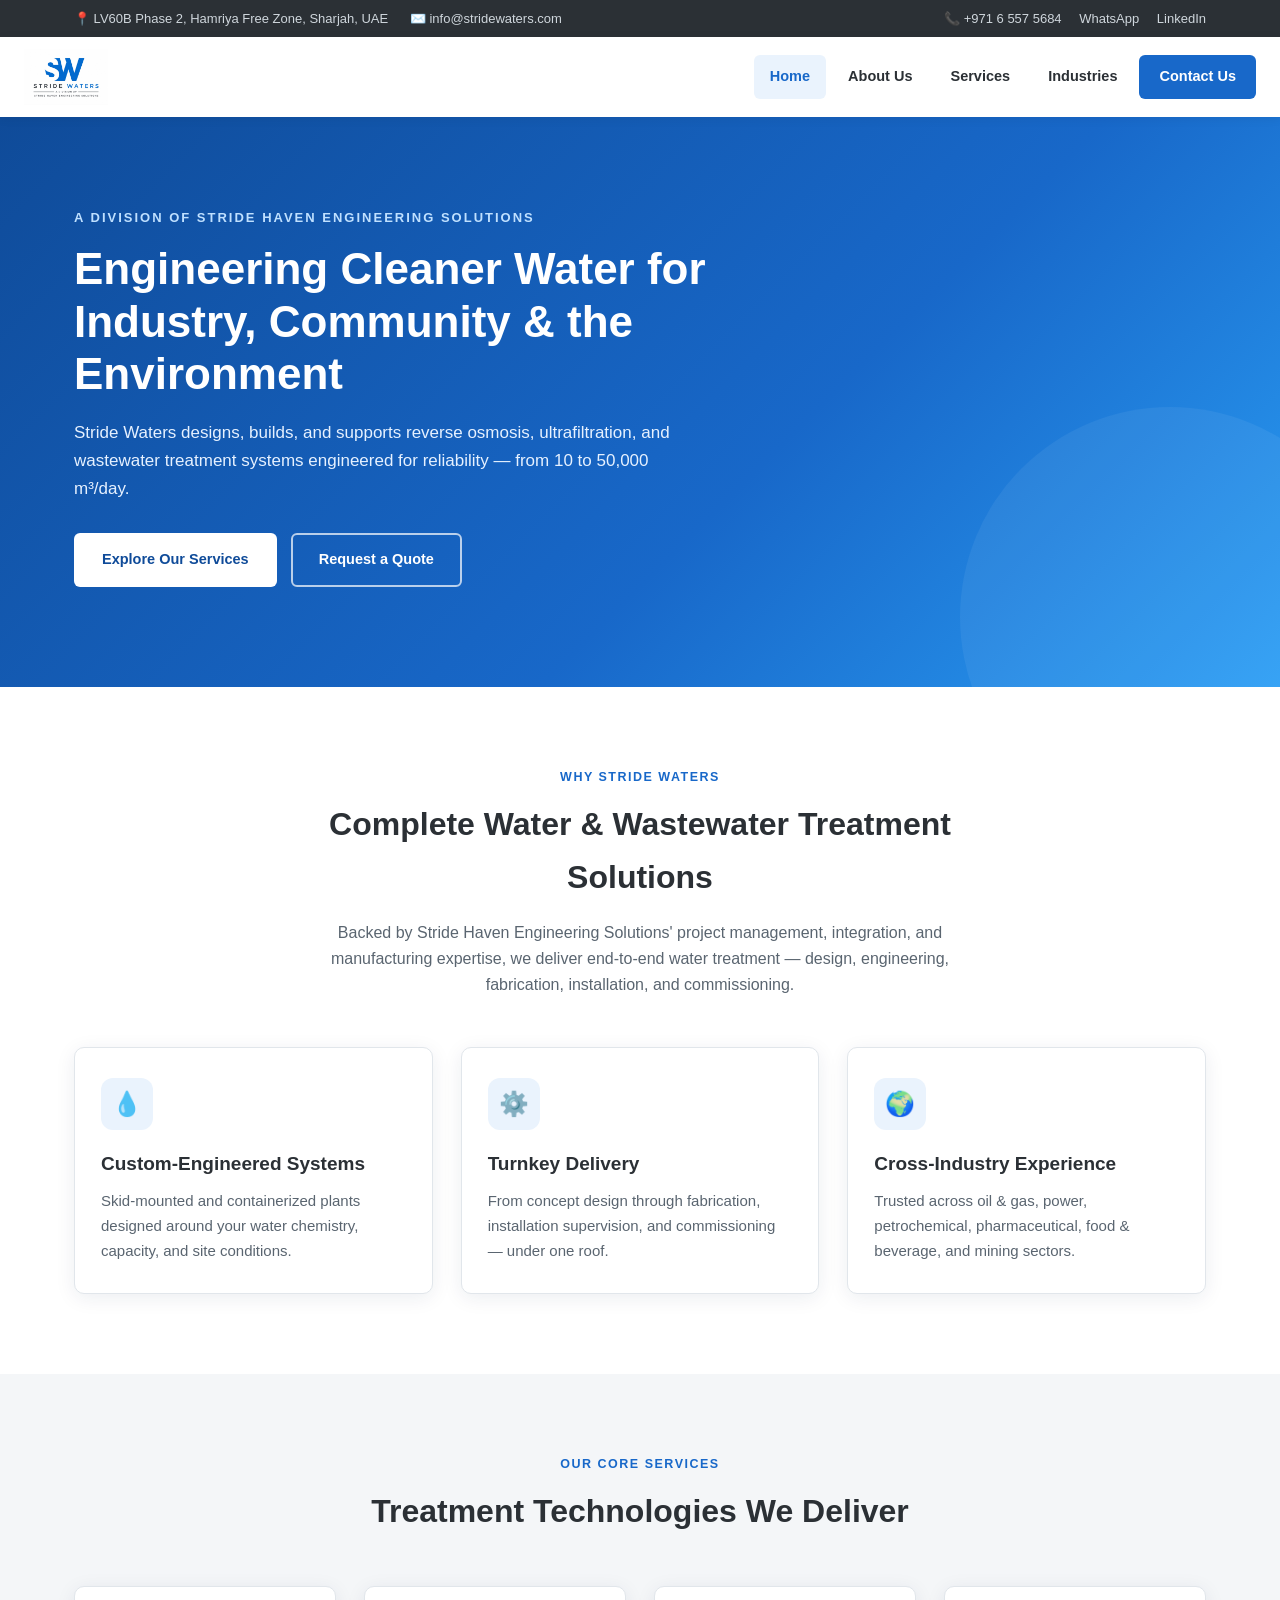
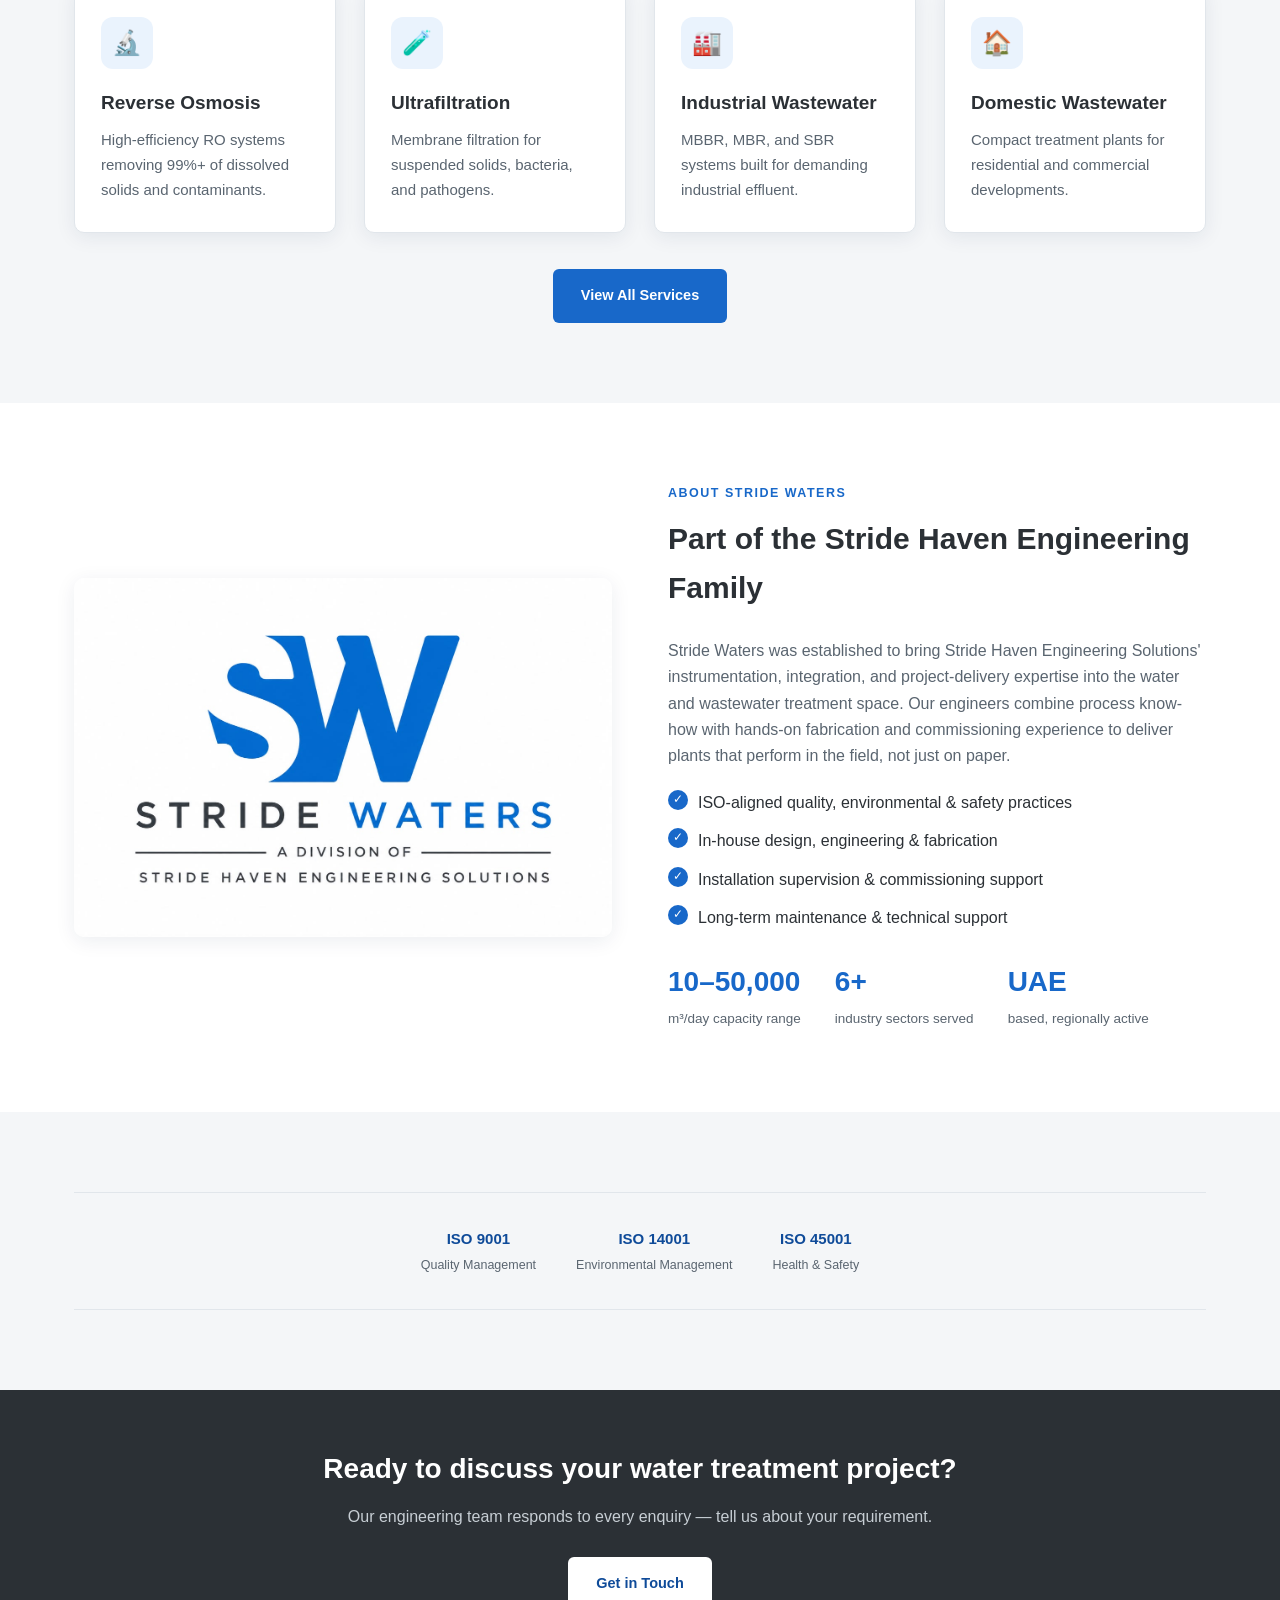
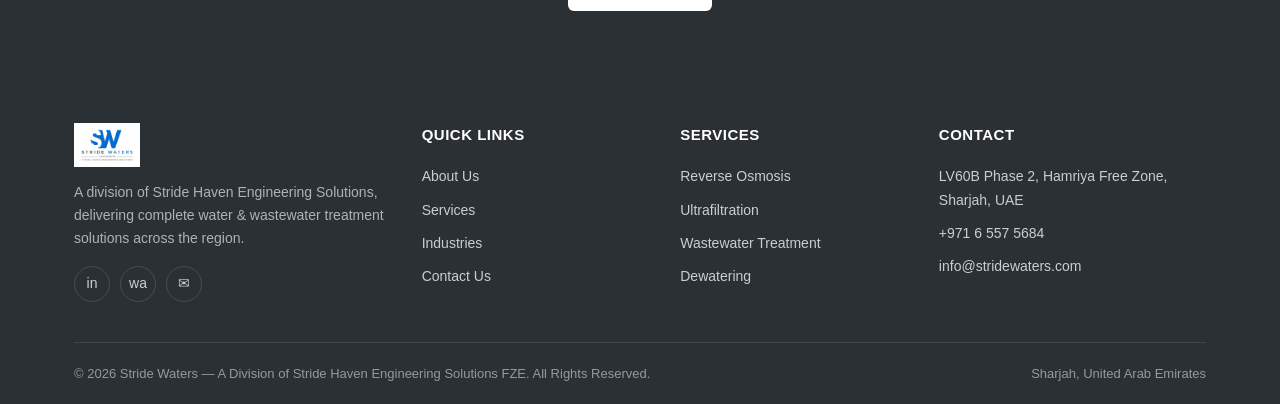
==== index.html @ 17b9a394 "Add files via upload" ====
<!DOCTYPE html>
<html lang="en">
<head>
<meta charset="UTF-8">
<meta name="viewport" content="width=device-width, initial-scale=1.0">
<title>Stride Waters | Water &amp; Wastewater Treatment Solutions</title>
<meta name="description" content="Stride Waters, a division of Stride Haven Engineering Solutions, delivers reverse osmosis, ultrafiltration, and industrial wastewater treatment solutions across the UAE and beyond.">
<link rel="icon" href="assets/logo.jpeg">
<link rel="stylesheet" href="styles.css">
</head>
<body>

<div class="topbar">
  <div class="container">
    <div class="topbar-links">
      <span>📍 LV60B Phase 2, Hamriya Free Zone, Sharjah, UAE</span>
      <span>✉️ <a href="mailto:info@stridewaters.com">info@stridewaters.com</a></span>
    </div>
    <div class="topbar-social">
      <a href="tel:+97165575684">📞 +971 6 557 5684</a>
      <a href="https://wa.me/971502446652" target="_blank" rel="noopener">WhatsApp</a>
      <a href="https://www.linkedin.com/company/stride-haven-engineering-solutions/" target="_blank" rel="noopener">LinkedIn</a>
    </div>
  </div>
</div>

<header class="site-header">
  <div class="nav-wrap">
    <a href="index.html" class="brand">
      <img src="assets/logo.jpeg" alt="Stride Waters logo">
    </a>
    <nav class="main-nav">
      <ul>
        <li><a href="index.html" class="active">Home</a></li>
        <li><a href="about.html">About Us</a></li>
        <li><a href="services.html">Services</a></li>
        <li><a href="industries.html">Industries</a></li>
        <li><a href="contact.html" class="nav-cta">Contact Us</a></li>
      </ul>
    </nav>
  </div>
</header>

<section class="hero">
  <div class="container">
    <div class="hero-eyebrow">A Division of Stride Haven Engineering Solutions</div>
    <h1>Engineering Cleaner Water for Industry, Community &amp; the Environment</h1>
    <p>Stride Waters designs, builds, and supports reverse osmosis, ultrafiltration, and wastewater treatment systems engineered for reliability — from 10 to 50,000 m³/day.</p>
    <div class="hero-buttons">
      <a href="services.html" class="btn btn-primary">Explore Our Services</a>
      <a href="contact.html" class="btn btn-outline">Request a Quote</a>
    </div>
  </div>
</section>

<section>
  <div class="container">
    <div class="section-head">
      <div class="section-eyebrow">Why Stride Waters</div>
      <h2>Complete Water &amp; Wastewater Treatment Solutions</h2>
      <p>Backed by Stride Haven Engineering Solutions' project management, integration, and manufacturing expertise, we deliver end-to-end water treatment — design, engineering, fabrication, installation, and commissioning.</p>
    </div>
    <div class="grid grid-3">
      <div class="card">
        <div class="icon">💧</div>
        <h3>Custom-Engineered Systems</h3>
        <p>Skid-mounted and containerized plants designed around your water chemistry, capacity, and site conditions.</p>
      </div>
      <div class="card">
        <div class="icon">⚙️</div>
        <h3>Turnkey Delivery</h3>
        <p>From concept design through fabrication, installation supervision, and commissioning — under one roof.</p>
      </div>
      <div class="card">
        <div class="icon">🌍</div>
        <h3>Cross-Industry Experience</h3>
        <p>Trusted across oil &amp; gas, power, petrochemical, pharmaceutical, food &amp; beverage, and mining sectors.</p>
      </div>
    </div>
  </div>
</section>

<section class="section-alt">
  <div class="container">
    <div class="section-head">
      <div class="section-eyebrow">Our Core Services</div>
      <h2>Treatment Technologies We Deliver</h2>
    </div>
    <div class="grid grid-4">
      <div class="card">
        <div class="icon">🔬</div>
        <h3>Reverse Osmosis</h3>
        <p>High-efficiency RO systems removing 99%+ of dissolved solids and contaminants.</p>
      </div>
      <div class="card">
        <div class="icon">🧪</div>
        <h3>Ultrafiltration</h3>
        <p>Membrane filtration for suspended solids, bacteria, and pathogens.</p>
      </div>
      <div class="card">
        <div class="icon">🏭</div>
        <h3>Industrial Wastewater</h3>
        <p>MBBR, MBR, and SBR systems built for demanding industrial effluent.</p>
      </div>
      <div class="card">
        <div class="icon">🏠</div>
        <h3>Domestic Wastewater</h3>
        <p>Compact treatment plants for residential and commercial developments.</p>
      </div>
    </div>
    <div style="text-align:center; margin-top: 36px;">
      <a href="services.html" class="btn btn-solid">View All Services</a>
    </div>
  </div>
</section>

<section>
  <div class="container split">
    <div>
      <img src="assets/logo.jpeg" alt="Stride Waters">
    </div>
    <div>
      <div class="section-eyebrow">About Stride Waters</div>
      <h2>Part of the Stride Haven Engineering Family</h2>
      <p>Stride Waters was established to bring Stride Haven Engineering Solutions' instrumentation, integration, and project-delivery expertise into the water and wastewater treatment space. Our engineers combine process know-how with hands-on fabrication and commissioning experience to deliver plants that perform in the field, not just on paper.</p>
      <ul class="check-list">
        <li>ISO-aligned quality, environmental &amp; safety practices</li>
        <li>In-house design, engineering &amp; fabrication</li>
        <li>Installation supervision &amp; commissioning support</li>
        <li>Long-term maintenance &amp; technical support</li>
      </ul>
      <div class="stat-row">
        <div class="stat"><strong>10–50,000</strong><span>m³/day capacity range</span></div>
        <div class="stat"><strong>6+</strong><span>industry sectors served</span></div>
        <div class="stat"><strong>UAE</strong><span>based, regionally active</span></div>
      </div>
    </div>
  </div>
</section>

<section class="section-alt">
  <div class="container">
    <div class="cert-strip">
      <div class="cert">ISO 9001<span>Quality Management</span></div>
      <div class="cert">ISO 14001<span>Environmental Management</span></div>
      <div class="cert">ISO 45001<span>Health &amp; Safety</span></div>
    </div>
  </div>
</section>

<section class="cta-band">
  <div class="container">
    <h2>Ready to discuss your water treatment project?</h2>
    <p>Our engineering team responds to every enquiry — tell us about your requirement.</p>
    <a href="contact.html" class="btn btn-primary">Get in Touch</a>
  </div>
</section>

<footer class="site-footer">
  <div class="container">
    <div class="footer-grid">
      <div class="brand-block">
        <img src="assets/logo.jpeg" alt="Stride Waters">
        <p>A division of Stride Haven Engineering Solutions, delivering complete water &amp; wastewater treatment solutions across the region.</p>
        <div class="footer-social">
          <a href="https://www.linkedin.com/company/stride-haven-engineering-solutions/" target="_blank" rel="noopener">in</a>
          <a href="https://wa.me/971502446652" target="_blank" rel="noopener">wa</a>
          <a href="mailto:info@stridewaters.com">✉</a>
        </div>
      </div>
      <div>
        <h4>Quick Links</h4>
        <ul>
          <li><a href="about.html">About Us</a></li>
          <li><a href="services.html">Services</a></li>
          <li><a href="industries.html">Industries</a></li>
          <li><a href="contact.html">Contact Us</a></li>
        </ul>
      </div>
      <div>
        <h4>Services</h4>
        <ul>
          <li><a href="services.html">Reverse Osmosis</a></li>
          <li><a href="services.html">Ultrafiltration</a></li>
          <li><a href="services.html">Wastewater Treatment</a></li>
          <li><a href="services.html">Dewatering</a></li>
        </ul>
      </div>
      <div>
        <h4>Contact</h4>
        <ul>
          <li>LV60B Phase 2, Hamriya Free Zone, Sharjah, UAE</li>
          <li><a href="tel:+97165575684">+971 6 557 5684</a></li>
          <li><a href="mailto:info@stridewaters.com">info@stridewaters.com</a></li>
        </ul>
      </div>
    </div>
    <div class="footer-bottom">
      <span>© 2026 Stride Waters — A Division of Stride Haven Engineering Solutions FZE. All Rights Reserved.</span>
      <span>Sharjah, United Arab Emirates</span>
    </div>
  </div>
</footer>

</body>
</html>
---- styles.css ----
/* Stride Waters — shared stylesheet */

:root {
  --sw-blue: #1868c9;
  --sw-blue-dark: #0f4b99;
  --sw-blue-light: #eaf3fd;
  --sw-charcoal: #2b3035;
  --sw-gray: #5a6570;
  --sw-gray-light: #f4f6f8;
  --sw-border: #e1e6eb;
  --sw-white: #ffffff;
  --sw-shadow: 0 4px 20px rgba(15, 40, 80, 0.08);
  --sw-radius: 10px;
  --font: 'Segoe UI', 'Helvetica Neue', Arial, sans-serif;
}

* { box-sizing: border-box; }

html { scroll-behavior: smooth; }

body {
  margin: 0;
  font-family: var(--font);
  color: var(--sw-charcoal);
  line-height: 1.65;
  background: var(--sw-white);
}

img { max-width: 100%; display: block; }

a { text-decoration: none; color: inherit; }

.container {
  max-width: 1180px;
  margin: 0 auto;
  padding: 0 24px;
}

/* ---------- Top bar ---------- */
.topbar {
  background: var(--sw-charcoal);
  color: #cfd6dc;
  font-size: 13px;
}
.topbar .container {
  display: flex;
  justify-content: space-between;
  align-items: center;
  padding-top: 8px;
  padding-bottom: 8px;
  flex-wrap: wrap;
  gap: 6px;
}
.topbar a { color: #cfd6dc; }
.topbar a:hover { color: var(--sw-white); }
.topbar .topbar-links span { margin-right: 18px; }
.topbar .topbar-social a { margin-left: 14px; }

/* ---------- Header / Nav ---------- */
header.site-header {
  background: var(--sw-white);
  box-shadow: 0 2px 10px rgba(0,0,0,0.06);
  position: sticky;
  top: 0;
  z-index: 100;
}
.nav-wrap {
  display: flex;
  align-items: center;
  justify-content: space-between;
  padding: 12px 24px;
}
.brand {
  display: flex;
  align-items: center;
  gap: 12px;
}
.brand img { height: 56px; width: auto; }
nav.main-nav ul {
  list-style: none;
  display: flex;
  gap: 6px;
  margin: 0;
  padding: 0;
}
nav.main-nav a {
  display: block;
  padding: 10px 16px;
  font-weight: 600;
  font-size: 14.5px;
  color: var(--sw-charcoal);
  border-radius: 6px;
  transition: all .2s ease;
}
nav.main-nav a:hover,
nav.main-nav a.active {
  color: var(--sw-blue);
  background: var(--sw-blue-light);
}
.nav-cta {
  background: var(--sw-blue);
  color: var(--sw-white) !important;
  padding: 10px 20px !important;
  border-radius: 6px;
}
.nav-cta:hover {
  background: var(--sw-blue-dark);
  color: var(--sw-white) !important;
}
.nav-toggle { display: none; }

/* ---------- Hero ---------- */
.hero {
  background: linear-gradient(135deg, var(--sw-blue-dark), var(--sw-blue) 60%, #2a9df4);
  color: var(--sw-white);
  padding: 90px 0 100px;
  position: relative;
  overflow: hidden;
}
.hero::after {
  content: "";
  position: absolute;
  right: -100px;
  bottom: -140px;
  width: 420px;
  height: 420px;
  border-radius: 50%;
  background: rgba(255,255,255,0.06);
}
.hero .container { position: relative; z-index: 2; }
.hero-eyebrow {
  text-transform: uppercase;
  letter-spacing: 2px;
  font-size: 13px;
  font-weight: 700;
  color: #bfe0ff;
  margin-bottom: 14px;
}
.hero h1 {
  font-size: 44px;
  line-height: 1.2;
  margin: 0 0 18px;
  max-width: 720px;
}
.hero p {
  font-size: 17px;
  max-width: 620px;
  color: #e6f1ff;
  margin-bottom: 30px;
}
.hero-buttons { display: flex; gap: 14px; flex-wrap: wrap; }

.btn {
  display: inline-block;
  padding: 13px 26px;
  border-radius: 6px;
  font-weight: 700;
  font-size: 14.5px;
  cursor: pointer;
  border: 2px solid transparent;
  transition: all .2s ease;
}
.btn-primary {
  background: var(--sw-white);
  color: var(--sw-blue-dark);
}
.btn-primary:hover { background: #dfeeff; }
.btn-outline {
  border-color: rgba(255,255,255,0.7);
  color: var(--sw-white);
}
.btn-outline:hover { background: rgba(255,255,255,0.12); }
.btn-solid {
  background: var(--sw-blue);
  color: var(--sw-white);
}
.btn-solid:hover { background: var(--sw-blue-dark); }

/* Page header (non-home hero, smaller) */
.page-header {
  background: linear-gradient(135deg, var(--sw-blue-dark), var(--sw-blue));
  color: var(--sw-white);
  padding: 58px 0;
  text-align: center;
}
.page-header h1 { margin: 0 0 10px; font-size: 34px; }
.page-header .breadcrumb { font-size: 14px; color: #cfe6ff; }
.page-header .breadcrumb a { color: var(--sw-white); font-weight: 600; }

/* ---------- Sections ---------- */
section { padding: 80px 0; }
.section-alt { background: var(--sw-gray-light); }
.section-head { max-width: 680px; margin: 0 auto 48px; text-align: center; }
.section-eyebrow {
  text-transform: uppercase;
  letter-spacing: 1.5px;
  font-size: 12.5px;
  font-weight: 700;
  color: var(--sw-blue);
  margin-bottom: 10px;
}
.section-head h2 { font-size: 32px; margin: 0 0 14px; }
.section-head p { color: var(--sw-gray); font-size: 16px; }

/* Grids */
.grid {
  display: grid;
  gap: 28px;
}
.grid-3 { grid-template-columns: repeat(3, 1fr); }
.grid-4 { grid-template-columns: repeat(4, 1fr); }
.grid-2 { grid-template-columns: repeat(2, 1fr); }

/* Cards */
.card {
  background: var(--sw-white);
  border: 1px solid var(--sw-border);
  border-radius: var(--sw-radius);
  padding: 30px 26px;
  box-shadow: var(--sw-shadow);
  transition: transform .2s ease, box-shadow .2s ease;
}
.card:hover { transform: translateY(-4px); box-shadow: 0 10px 30px rgba(15,40,80,0.14); }
.card .icon {
  width: 52px;
  height: 52px;
  border-radius: 12px;
  background: var(--sw-blue-light);
  color: var(--sw-blue);
  display: flex;
  align-items: center;
  justify-content: center;
  font-size: 24px;
  margin-bottom: 18px;
}
.card h3 { margin: 0 0 10px; font-size: 19px; }
.card p { margin: 0; color: var(--sw-gray); font-size: 15px; }

/* About split */
.split {
  display: grid;
  grid-template-columns: 1fr 1fr;
  gap: 56px;
  align-items: center;
}
.split img { border-radius: var(--sw-radius); box-shadow: var(--sw-shadow); }
.split h2 { font-size: 30px; margin-top: 0; }
.split p { color: var(--sw-gray); }
.stat-row { display: flex; gap: 34px; margin-top: 28px; flex-wrap: wrap; }
.stat-row .stat strong { display: block; font-size: 28px; color: var(--sw-blue); }
.stat-row .stat span { font-size: 13.5px; color: var(--sw-gray); }

/* Value / feature list with check icons */
.check-list { list-style: none; padding: 0; margin: 20px 0; }
.check-list li {
  padding-left: 30px;
  position: relative;
  margin-bottom: 12px;
  color: var(--sw-charcoal);
}
.check-list li::before {
  content: "✓";
  position: absolute;
  left: 0;
  top: 0;
  width: 20px;
  height: 20px;
  background: var(--sw-blue);
  color: var(--sw-white);
  border-radius: 50%;
  font-size: 12px;
  display: flex;
  align-items: center;
  justify-content: center;
}

/* Certifications strip */
.cert-strip {
  display: flex;
  justify-content: center;
  gap: 40px;
  flex-wrap: wrap;
  padding: 34px 0;
  border-top: 1px solid var(--sw-border);
  border-bottom: 1px solid var(--sw-border);
}
.cert-strip .cert {
  text-align: center;
  font-weight: 700;
  color: var(--sw-blue-dark);
  font-size: 15px;
}
.cert-strip .cert span {
  display: block;
  font-weight: 400;
  color: var(--sw-gray);
  font-size: 12.5px;
  margin-top: 3px;
}

/* Industries chips */
.industry-grid {
  display: grid;
  grid-template-columns: repeat(3, 1fr);
  gap: 22px;
}
.industry-card {
  background: var(--sw-white);
  border: 1px solid var(--sw-border);
  border-radius: var(--sw-radius);
  padding: 26px 22px;
  text-align: center;
  box-shadow: var(--sw-shadow);
}
.industry-card .icon { font-size: 32px; margin-bottom: 12px; }
.industry-card h3 { font-size: 16px; margin: 0 0 8px; }
.industry-card p { font-size: 13.5px; color: var(--sw-gray); margin: 0; }

/* CTA band */
.cta-band {
  background: var(--sw-charcoal);
  color: var(--sw-white);
  padding: 56px 0;
  text-align: center;
}
.cta-band h2 { margin: 0 0 12px; font-size: 28px; }
.cta-band p { color: #c7ced4; margin: 0 0 26px; }

/* Service detail rows (services.html) */
.service-detail {
  display: grid;
  grid-template-columns: 90px 1fr;
  gap: 26px;
  padding: 30px 0;
  border-bottom: 1px solid var(--sw-border);
}
.service-detail:last-child { border-bottom: none; }
.service-detail .num {
  font-size: 34px;
  font-weight: 800;
  color: var(--sw-blue-light);
  -webkit-text-stroke: 1.5px var(--sw-blue);
}
.service-detail h3 { margin: 0 0 8px; font-size: 20px; }
.service-detail p { margin: 0; color: var(--sw-gray); }

/* ---------- Contact page ---------- */
.contact-grid {
  display: grid;
  grid-template-columns: 1fr 1.3fr;
  gap: 46px;
}
.contact-info-card {
  background: var(--sw-white);
  border: 1px solid var(--sw-border);
  border-radius: var(--sw-radius);
  padding: 26px;
  box-shadow: var(--sw-shadow);
  margin-bottom: 20px;
}
.contact-info-card h4 {
  margin: 0 0 8px;
  color: var(--sw-blue-dark);
  font-size: 15px;
  text-transform: uppercase;
  letter-spacing: .5px;
}
.contact-info-card p { margin: 0; color: var(--sw-gray); }
.contact-info-card a { color: var(--sw-blue); font-weight: 600; }

form.contact-form {
  background: var(--sw-white);
  border: 1px solid var(--sw-border);
  border-radius: var(--sw-radius);
  padding: 32px;
  box-shadow: var(--sw-shadow);
}
.form-row { display: grid; grid-template-columns: 1fr 1fr; gap: 18px; margin-bottom: 18px; }
.form-row.full { grid-template-columns: 1fr; }
label { display: block; font-size: 13.5px; font-weight: 600; margin-bottom: 6px; color: var(--sw-charcoal); }
input, textarea, select {
  width: 100%;
  padding: 12px 14px;
  border: 1px solid var(--sw-border);
  border-radius: 6px;
  font-family: var(--font);
  font-size: 14.5px;
  color: var(--sw-charcoal);
}
input:focus, textarea:focus, select:focus {
  outline: none;
  border-color: var(--sw-blue);
  box-shadow: 0 0 0 3px var(--sw-blue-light);
}
textarea { resize: vertical; min-height: 120px; }
.map-embed { border-radius: var(--sw-radius); overflow: hidden; box-shadow: var(--sw-shadow); margin-top: 40px; }
.map-embed iframe { width: 100%; height: 340px; border: 0; display: block; }

/* ---------- Footer ---------- */
footer.site-footer {
  background: var(--sw-charcoal);
  color: #c7ced4;
  padding: 56px 0 0;
}
.footer-grid {
  display: grid;
  grid-template-columns: 1.4fr 1fr 1fr 1.2fr;
  gap: 36px;
  padding-bottom: 40px;
}
.footer-grid h4 {
  color: var(--sw-white);
  font-size: 15px;
  margin: 0 0 18px;
  text-transform: uppercase;
  letter-spacing: .5px;
}
.footer-grid .brand-block img { height: 44px; margin-bottom: 14px; }
.footer-grid p { font-size: 14px; color: #aab3ba; }
.footer-grid ul { list-style: none; padding: 0; margin: 0; }
.footer-grid ul li { margin-bottom: 10px; font-size: 14px; }
.footer-grid ul a:hover { color: var(--sw-white); }
.footer-social { display: flex; gap: 10px; margin-top: 16px; }
.footer-social a {
  width: 36px; height: 36px;
  border: 1px solid #454e56;
  border-radius: 50%;
  display: flex; align-items: center; justify-content: center;
  font-size: 14px;
}
.footer-social a:hover { background: var(--sw-blue); border-color: var(--sw-blue); }
.footer-bottom {
  border-top: 1px solid #3d454c;
  padding: 20px 0;
  font-size: 13px;
  display: flex;
  justify-content: space-between;
  flex-wrap: wrap;
  gap: 8px;
  color: #929aa1;
}

/* ---------- Responsive ---------- */
@media (max-width: 960px) {
  .split, .contact-grid, .footer-grid { grid-template-columns: 1fr; }
  .grid-3, .grid-4, .industry-grid { grid-template-columns: repeat(2, 1fr); }
  .form-row { grid-template-columns: 1fr; }
  nav.main-nav { display: none; }
  .hero h1 { font-size: 32px; }
}
@media (max-width: 600px) {
  .grid-3, .grid-4, .industry-grid { grid-template-columns: 1fr; }
  .cert-strip { gap: 22px; }
  .service-detail { grid-template-columns: 1fr; }
}
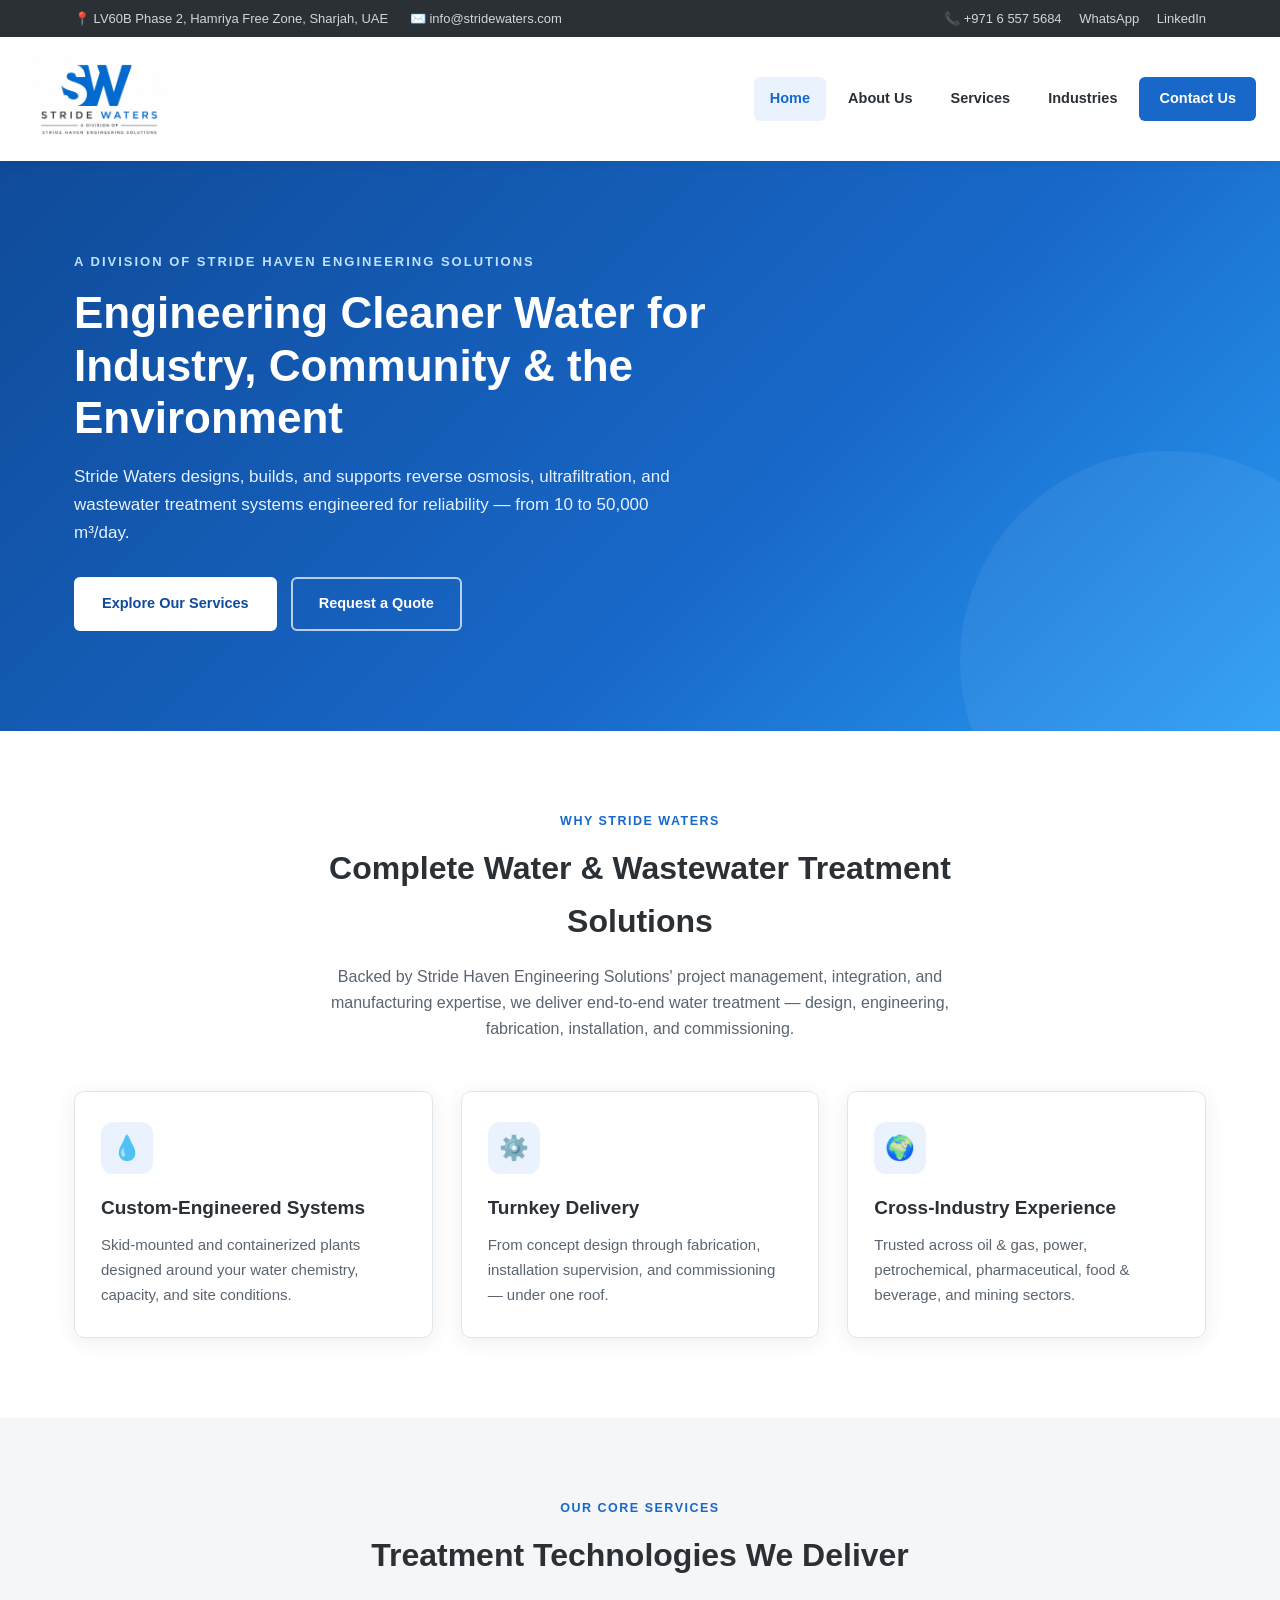
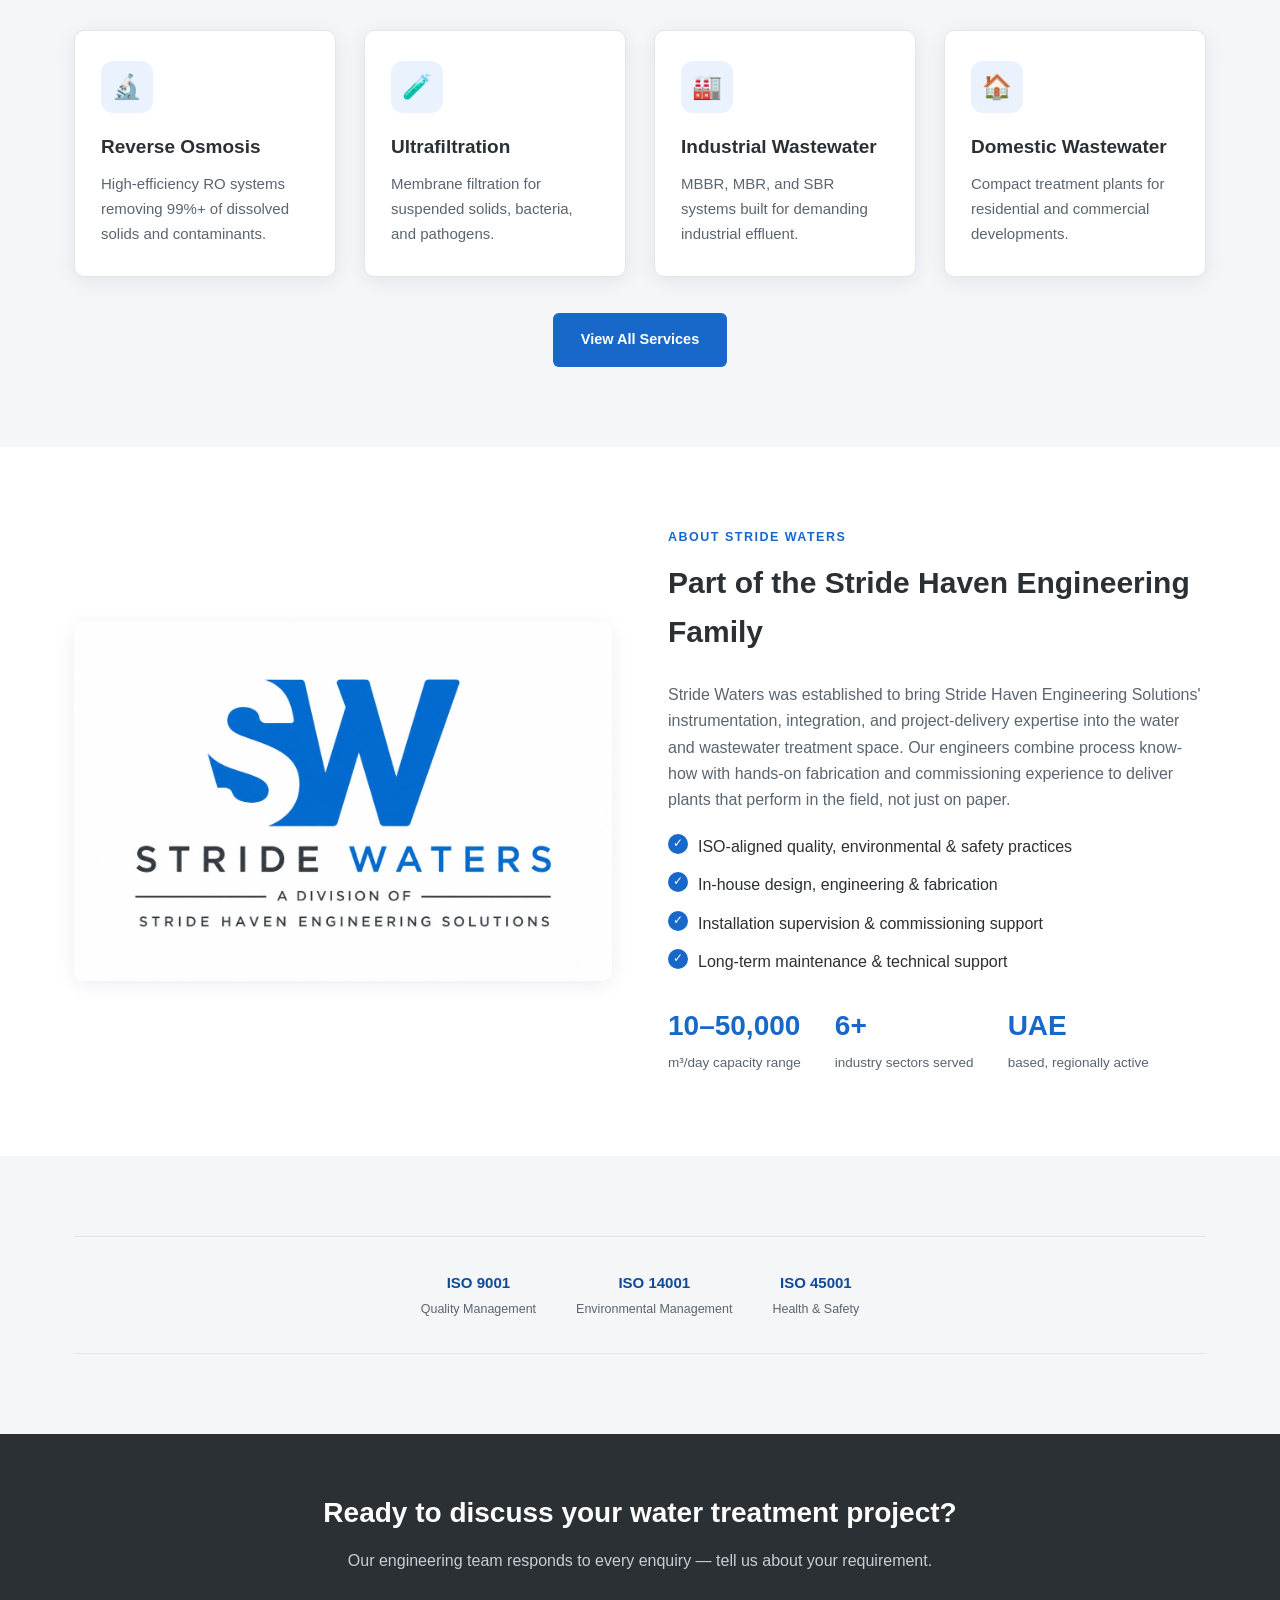
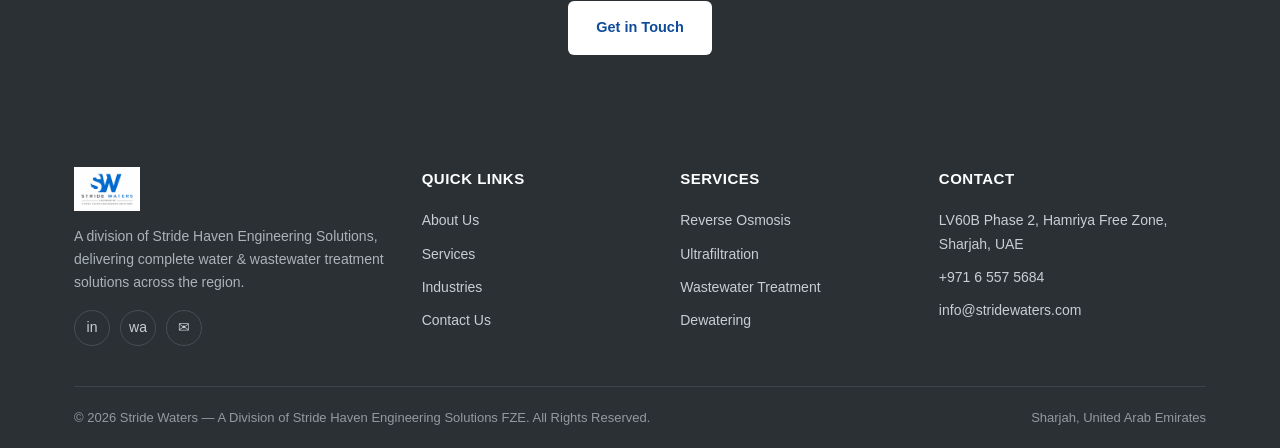
==== commit 63e52b35: "Update index.html" ====
--- a/index.html
+++ b/index.html
@@ -5,7 +5,7 @@
 <meta name="viewport" content="width=device-width, initial-scale=1.0">
 <title>Stride Waters | Water &amp; Wastewater Treatment Solutions</title>
 <meta name="description" content="Stride Waters, a division of Stride Haven Engineering Solutions, delivers reverse osmosis, ultrafiltration, and industrial wastewater treatment solutions across the UAE and beyond.">
-<link rel="icon" href="assets/logo.jpeg">
+<link rel="icon" href="assets/logo2.jpeg">
 <link rel="stylesheet" href="styles.css">
 </head>
 <body>
--- a/styles.css
+++ b/styles.css
@@ -75,7 +75,7 @@
   align-items: center;
   gap: 12px;
 }
-.brand img { height: 56px; width: auto; }
+.brand img { height: 100px; width: auto; }
 nav.main-nav ul {
   list-style: none;
   display: flex;
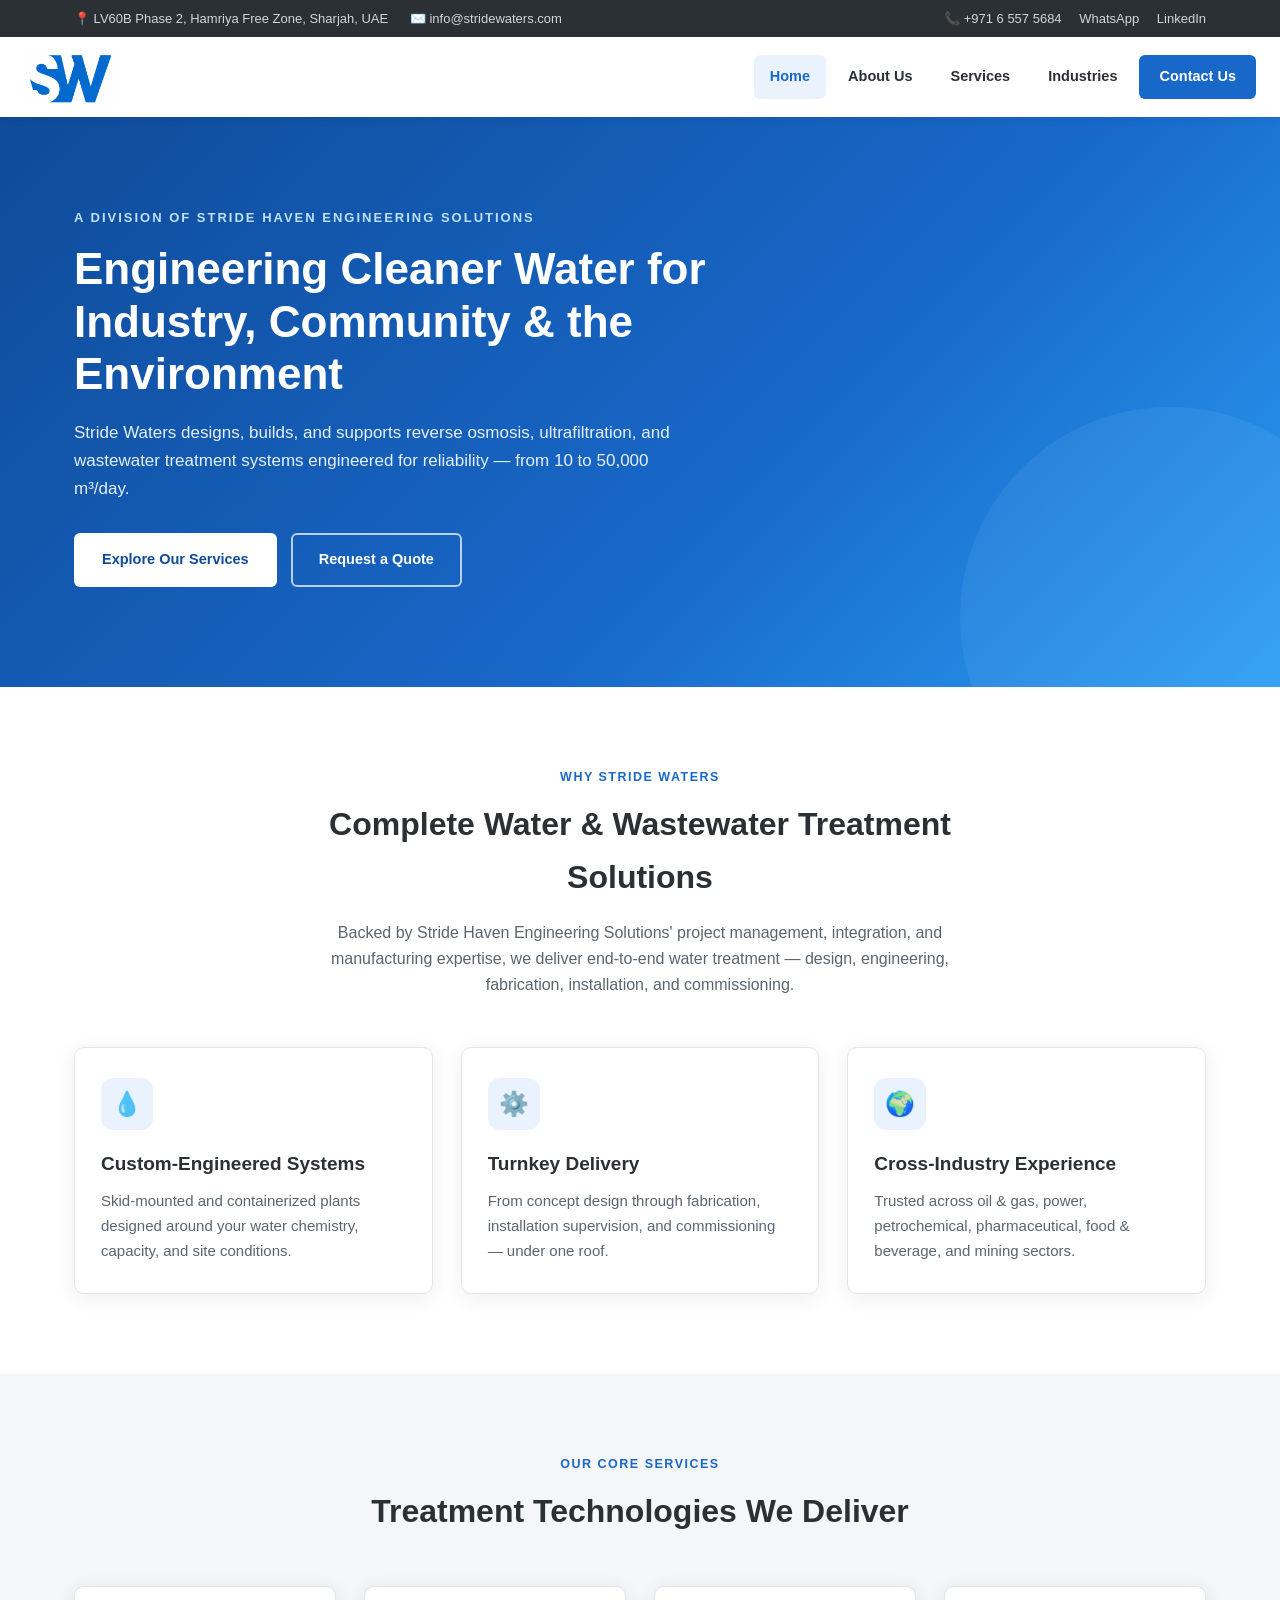
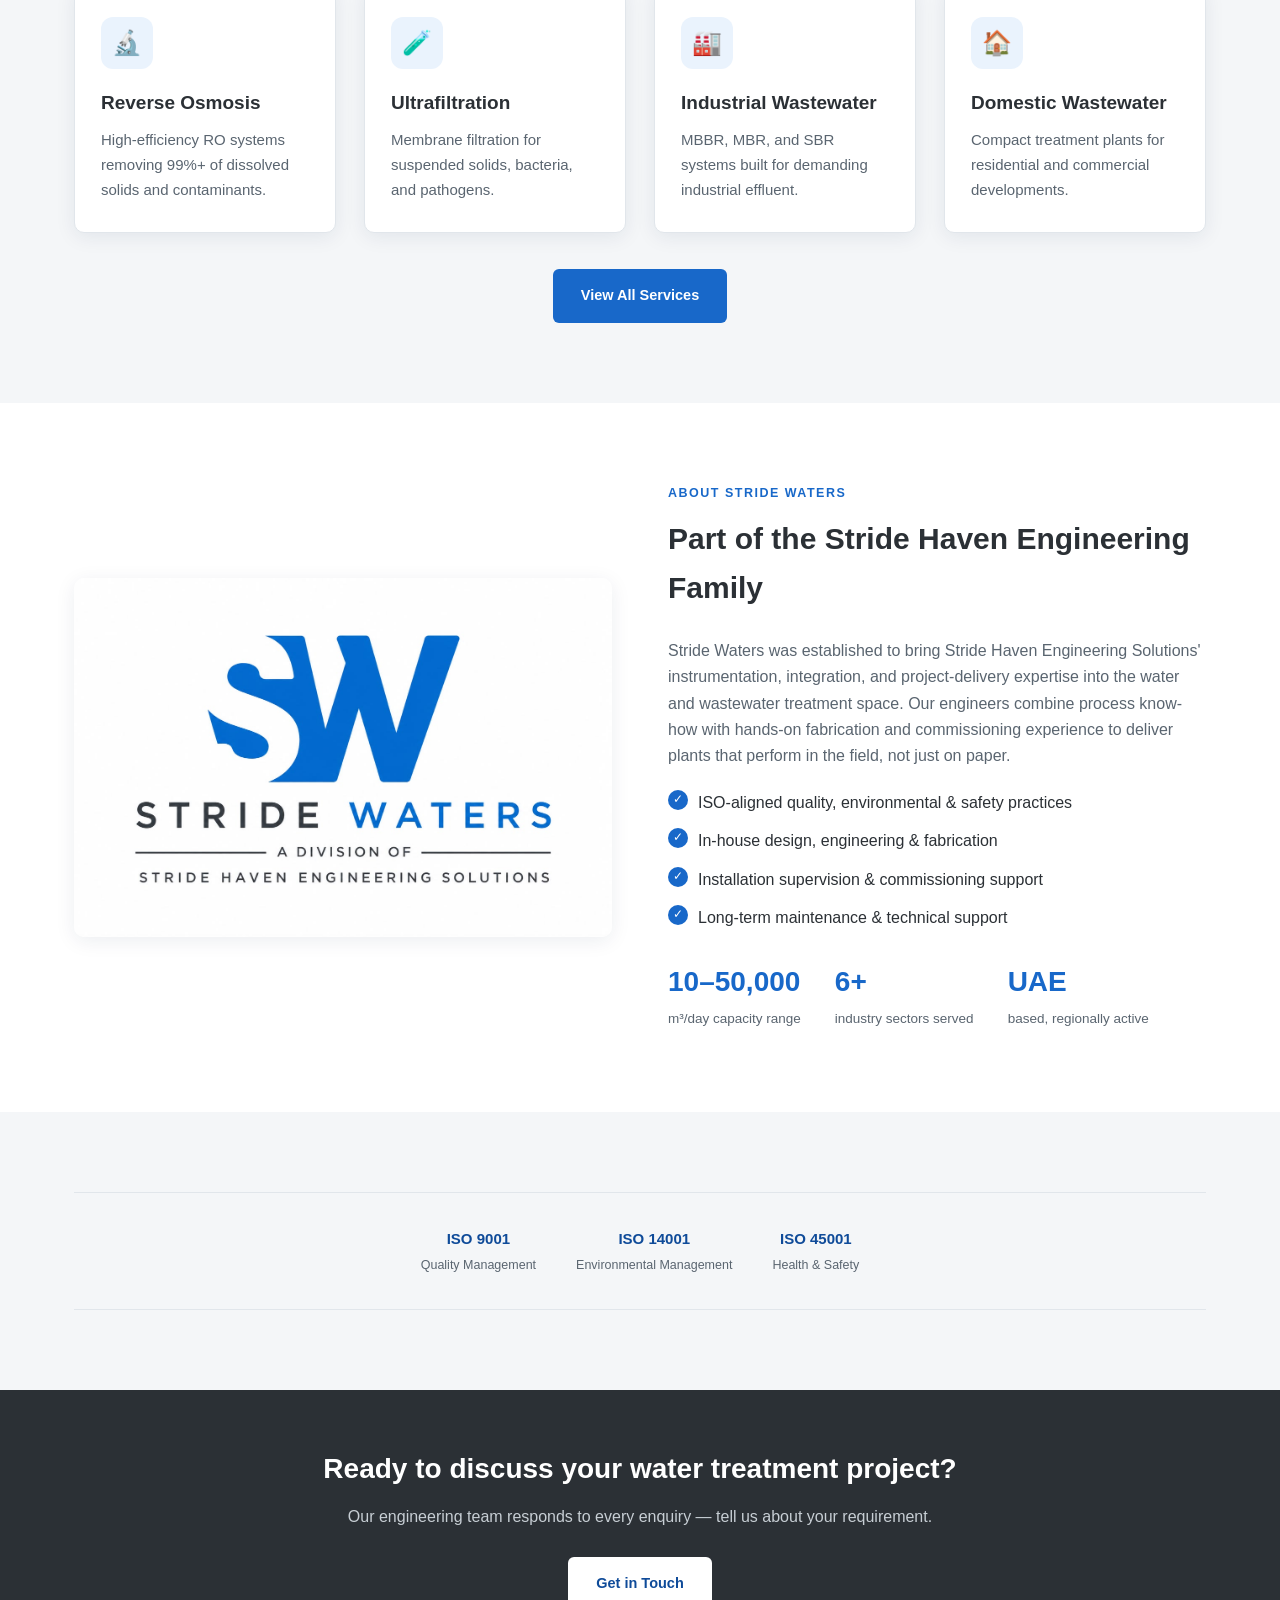
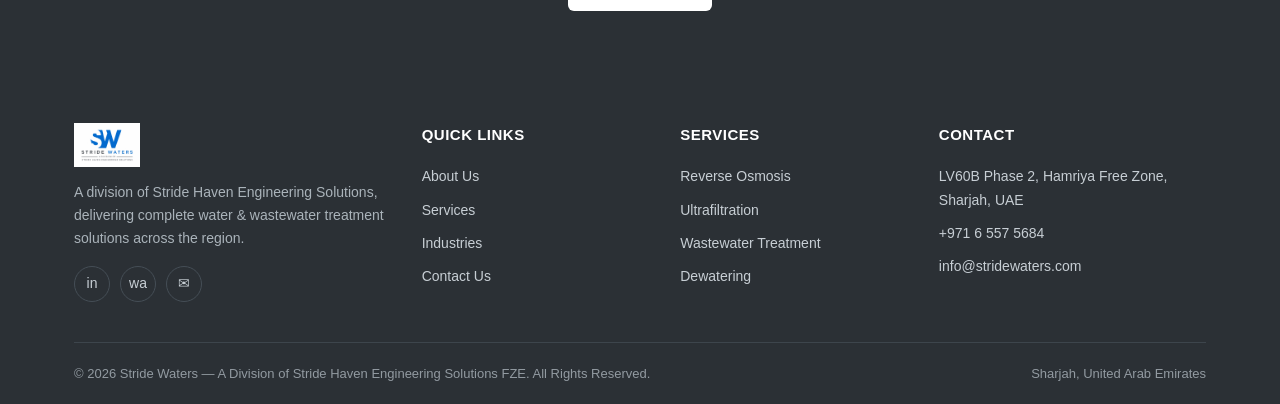
==== commit 2a938e20: "Update index.html" ====
--- a/index.html
+++ b/index.html
@@ -27,7 +27,7 @@
 <header class="site-header">
   <div class="nav-wrap">
     <a href="index.html" class="brand">
-      <img src="assets/logo.jpeg" alt="Stride Waters logo">
+      <img src="assets/logo2.jpeg" alt="Stride Waters logo">
     </a>
     <nav class="main-nav">
       <ul>
--- a/styles.css
+++ b/styles.css
@@ -75,7 +75,7 @@
   align-items: center;
   gap: 12px;
 }
-.brand img { height: 100px; width: auto; }
+.brand img { height: 56px; width: auto; }
 nav.main-nav ul {
   list-style: none;
   display: flex;
